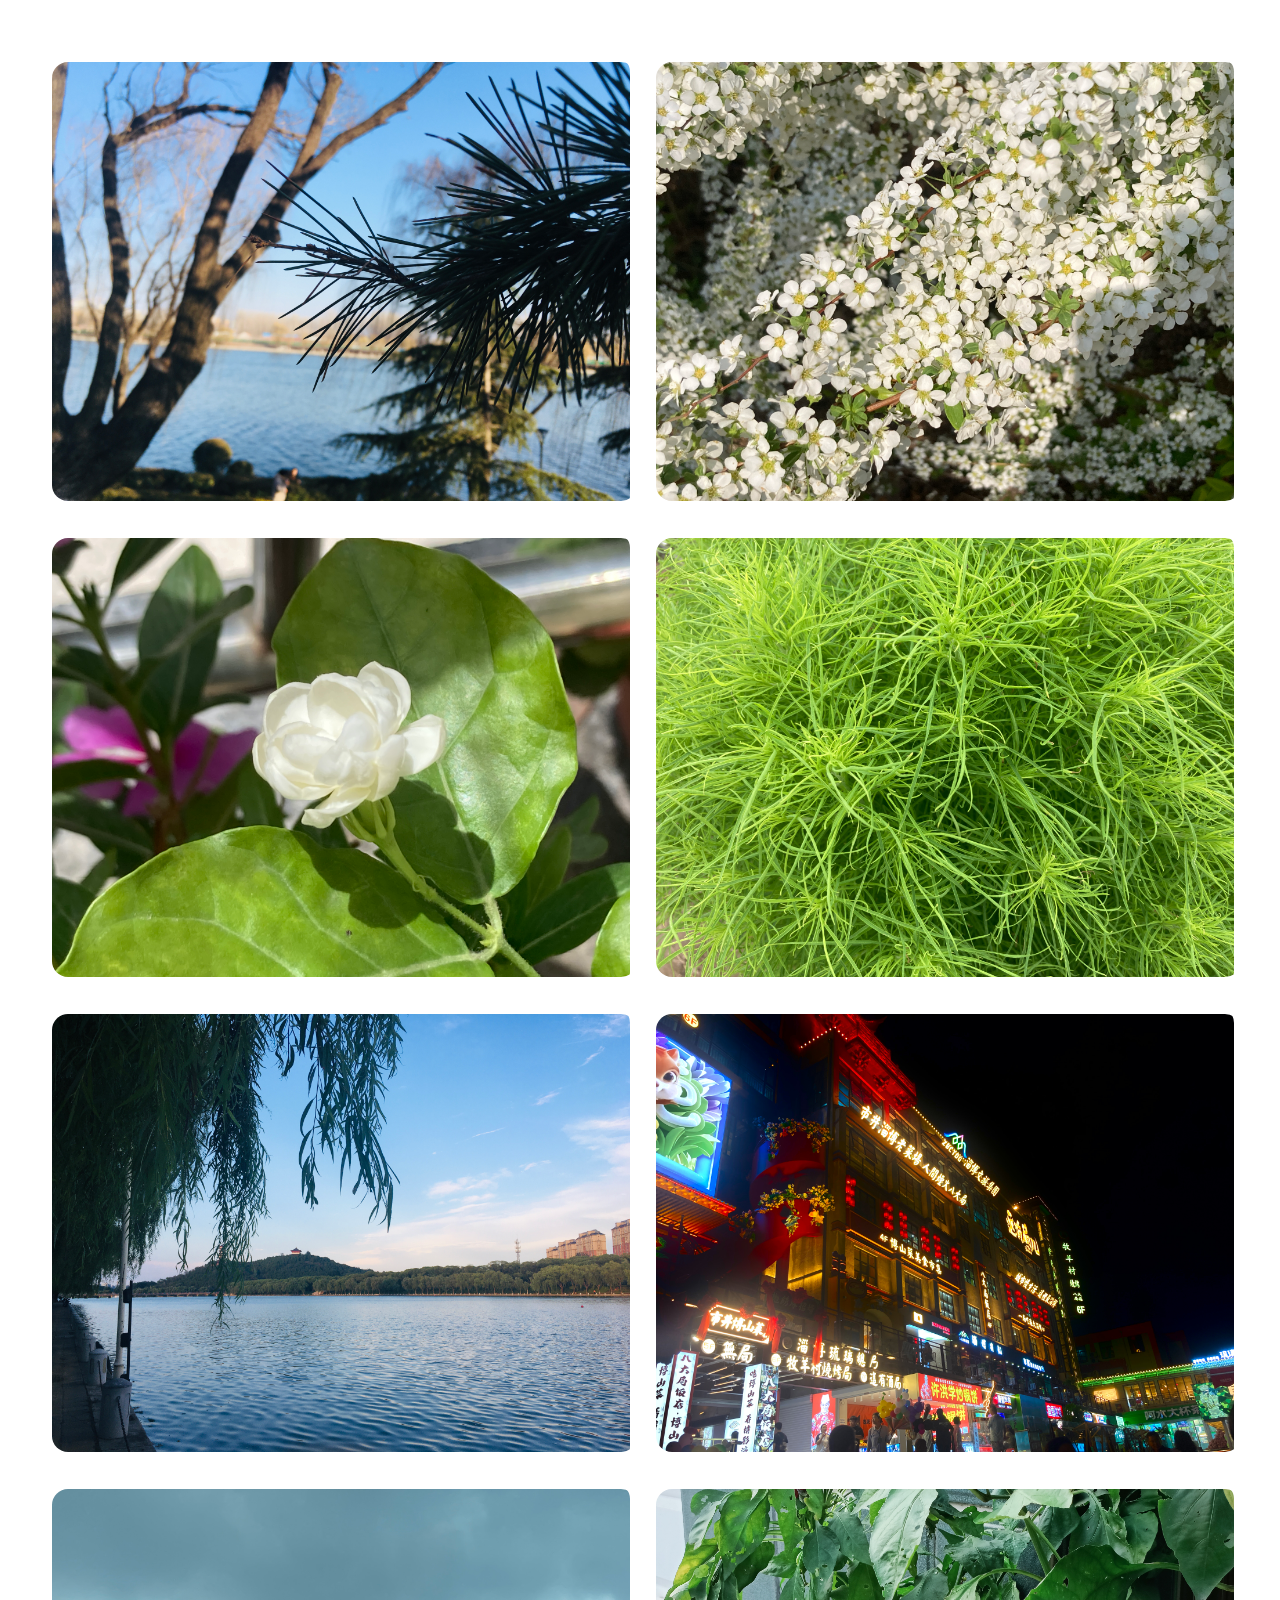
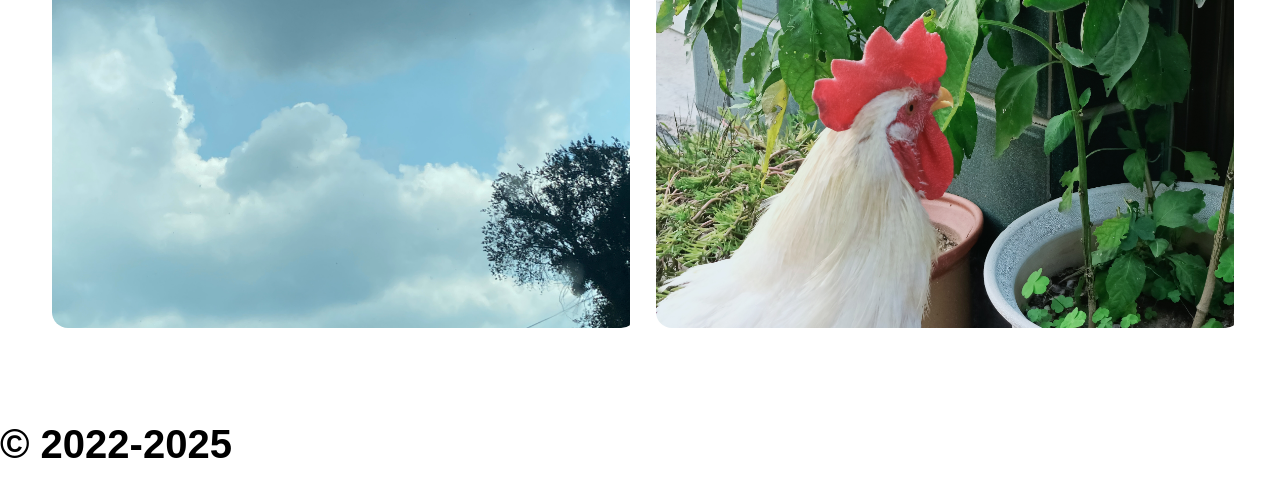
==== index.html @ ac647b36 "Rename gallery.html to index.html" ====
<!DOCTYPE html>
<html lang="zh-CN">
<head>
    <meta charset="UTF-8">
    <meta name="viewport" content="width=device-width, initial-scale=1.0">
    <title>图片展</title>
    <link rel="stylesheet" href="gallery.css">
</head>
<body>
    <div class="gallery-container">
        <div class="gallery" id="dynamicGallery"></div>
    </div>
    <h1>© 2022-2025</h1>
    <script src="dat.js"></script>
    <script>
        const photodata = [
            {url:"image/1.JPG", shotwith:'iPhone SE 1st generation', date:'February 16, 2024 3:52 PM'},
            {url:"image/3.JPG", shotwith:'iPhone SE 2nd generation', date:'April 5, 2025 2:56 PM'},
            {url:"image/5.JPG", shotwith:'iPhone SE 2nd generation', date:'May 18, 2025 11:07 AM'},
            {url:"image/6.JPG", shotwith:'iPhone SE 2nd generation', date:'June 28, 2025 12:43 PM'}, 
            {url:"image/7.JPG", shotwith:'iPhone SE 1st generation', date:'July 19, 2024 6:45 PM'}, 
            {url:"image/8.JPG", shotwith:'iPhone SE 2nd generation', date:'August 22, 2025 7:23 PM'}, 
            {url:"image/9.JPG", shotwith:'iPhone SE 2nd generation', date:'August 23, 2025 10:55 AM'}, 
            {url:"image/10.jpg", shotwith:'OPPO K9 Pro 5G', date:'October 15, 2022 3:58 PM'}
        ];
    // 修改数据引用为photodata
    window.addEventListener('DOMContentLoaded', () => {
        initGallery(photodata);
        // 新增倾斜效果代码
        document.querySelectorAll('.gallery img').forEach(img => {
            img.addEventListener('mousemove', (e) => {
                const rect = img.getBoundingClientRect();
                const xRatio = (e.clientX - rect.left) / rect.width;
                const yRatio = (e.clientY - rect.top) / rect.height;
                
                const rotateY = (xRatio - 0.5) * 20; // X轴倾斜±10°
                const rotateX = (0.5 - yRatio) * 15;  // Y轴倾斜±7.5°
                
                img.style.transform = `
                    perspective(1200px)
                    rotateX(${rotateX}deg)
                    rotateY(${rotateY}deg)
                    translateZ(20px)
                `;
            });
        
            img.addEventListener('mouseleave', () => {
                img.style.transform = 'none';
            });
        });
    });
    
    function initGallery(dataSource) {
        const container = document.getElementById('dynamicGallery');
        container.innerHTML = dataSource.map(item => `
            <div class="img-card">
                <img src="${item.url}" alt="${item.tag}">
                <div class="meta-overlay">
                    <p>Shot with ${item.shotwith}</p>
                    <p>Shot on ${item.date}</p>
                </div>
            </div>
        `).join('');
    }
    </script>
</body>
</html>
---- gallery.css ----
@font-face {
    font-family: 'Ubuntu';
    src: url(Ubuntu.ttf) format('truetype');
}

body {
    margin: 0;
    background: #ffffff;
    font-family: 'Ubuntu', sans-serif;
    font-size: 20px;
}

.gallery-container {
    max-width: 1600px;
    margin: 0 auto;
    padding: 20px;
}

.gallery {
    display: grid;
    grid-template-columns: repeat(auto-fit, minmax(400px, 1fr));
    gap: 1.5vw;
    grid-auto-flow: dense;
    justify-content: start;
    align-items: start;
    padding: 4vh 2vw;
}

.gallery img {
    width: auto;
    max-width: 100%;
    max-height: 90vh;
    margin: 0.5vw;
    transform-origin: center;
    border-radius: 16px;
    overflow: hidden;
    transition: all 0.3s cubic-bezier(0.25, 0.46, 0.45, 0.94);
    pointer-events: auto;
}

.gallery img:hover {
    border-radius: 8px;
    transform: 
        perspective(1200px)
        translateZ(60px)
        rotateX(2deg)
        rotateY(2deg)
        scale(1.05);
    z-index: 3;
}

.img-card {
    position: relative;
    overflow: hidden;
    border-radius: 16px;
}

.meta-overlay {
    pointer-events: none;
    position: absolute;
    bottom: 0;
    left: 0;
    right: 0;
    padding: 1rem;
    color: white;
    opacity: 0;
    transition: opacity 0.3s;
}

.img-card:hover .meta-overlay {
    opacity: 1;
}

@media (max-width: 768px) {
    .gallery {
        grid-template-columns: repeat(1, 1fr) !important;
        gap: 2vw !important;
        padding: 2vh 0 !important;
    }
    
    .gallery img {
        max-height: 75vh !important;
        margin: 10px 0 !important;
        border-radius: 8px !important;
    }
    
    .gallery-container {
        padding: 10px !important;
    }

    .meta-overlay {
        font-size: 18px;
        padding: 0.5rem;
    }
}
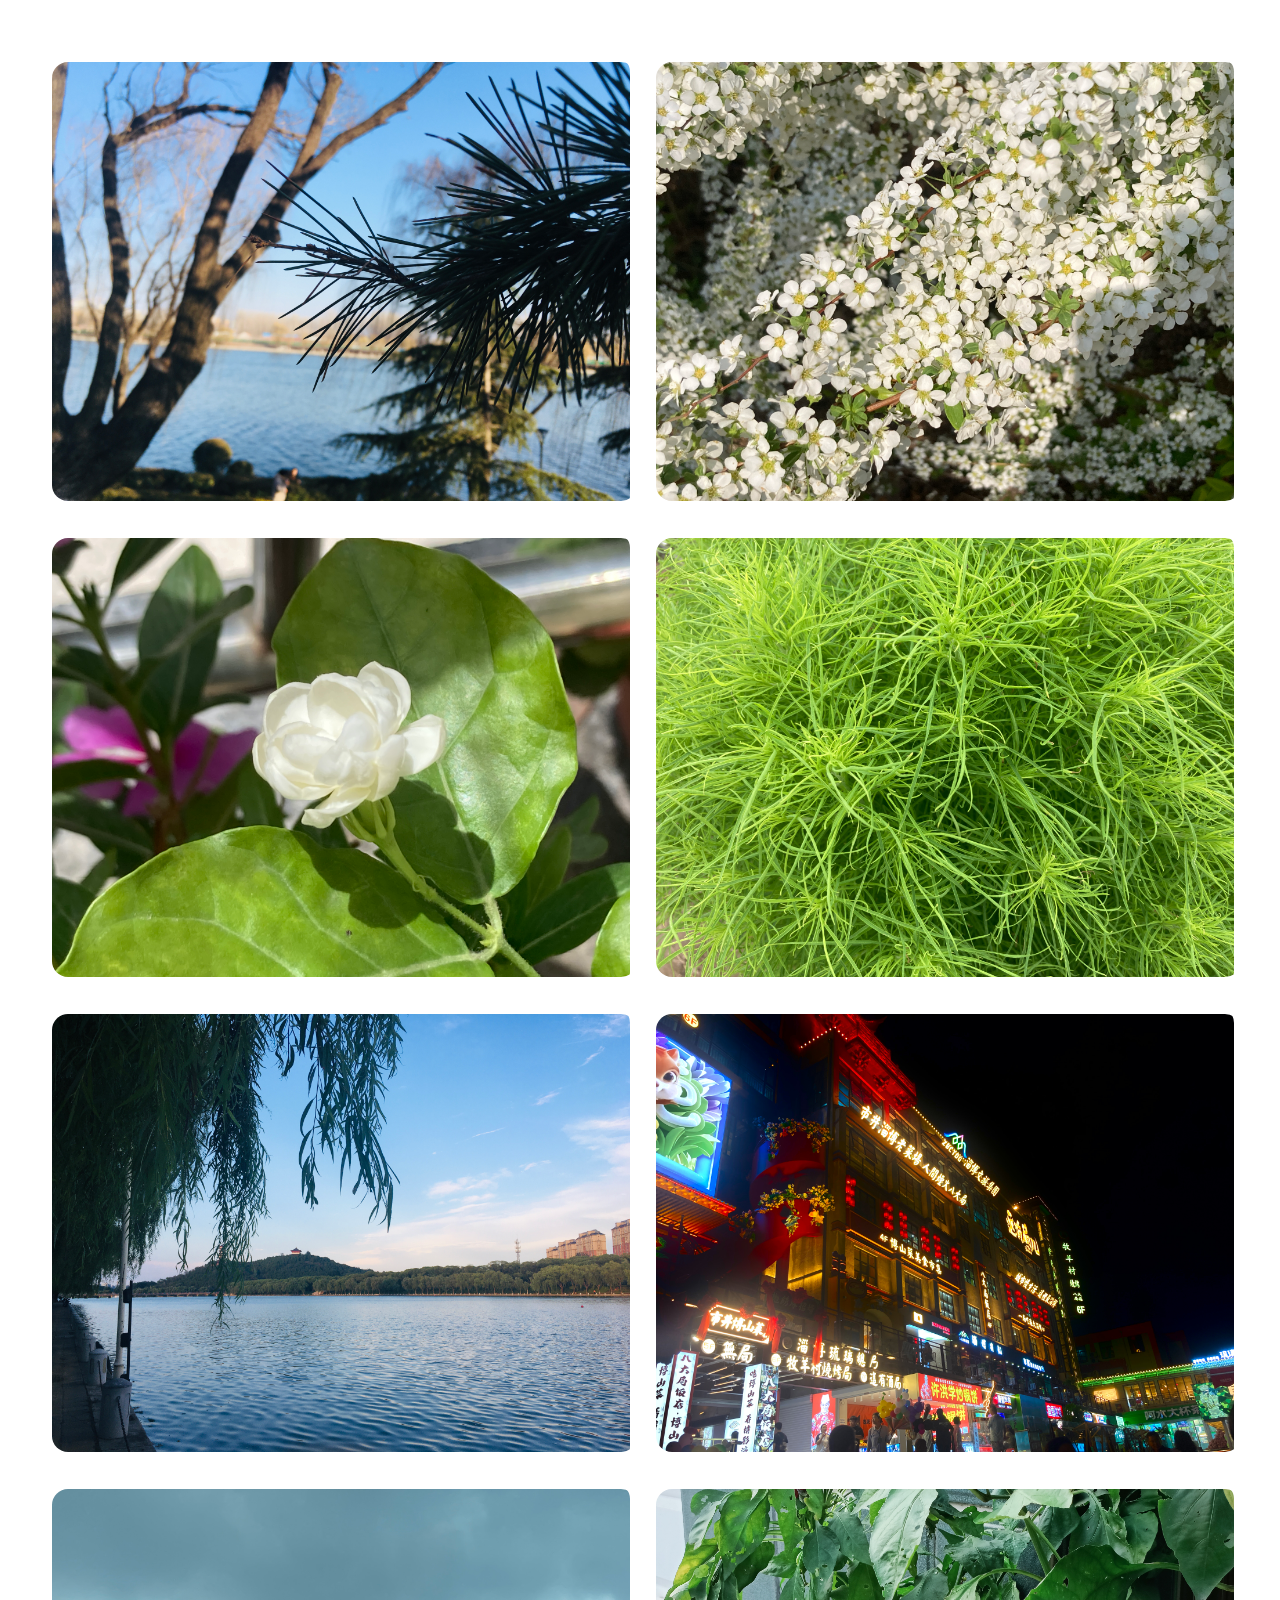
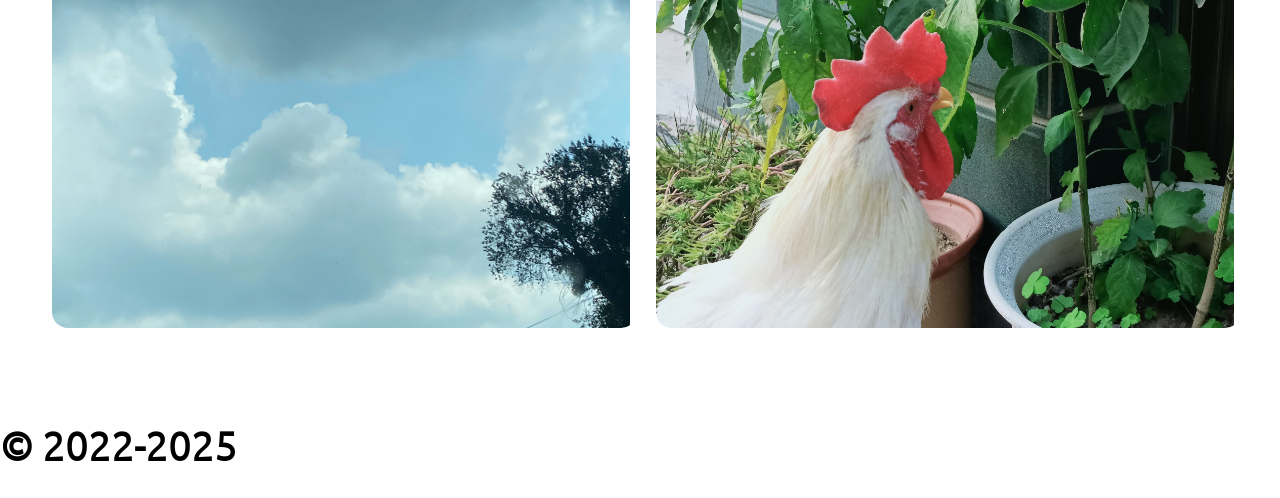
==== commit 5d2e42c6: "Update index.html" ====
--- a/index.html
+++ b/index.html
@@ -11,7 +11,6 @@
         <div class="gallery" id="dynamicGallery"></div>
     </div>
     <h1>© 2022-2025</h1>
-    <script src="dat.js"></script>
     <script>
         const photodata = [
             {url:"image/1.JPG", shotwith:'iPhone SE 1st generation', date:'February 16, 2024 3:52 PM'},
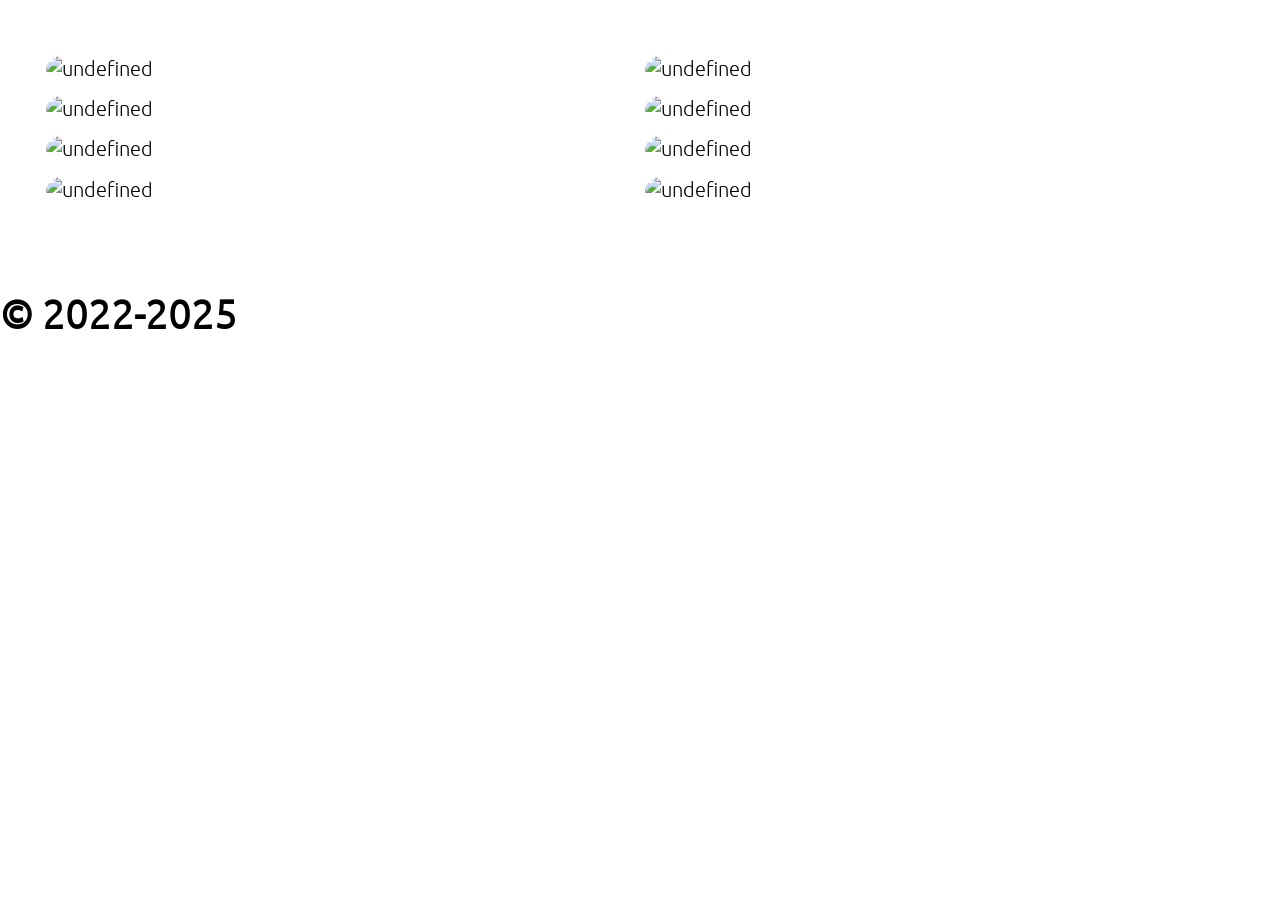
==== commit e0994f6f: "添加陀螺仪支持：点击图片启用陀螺仪倾斜效果" ====
--- a/index.html
+++ b/index.html
@@ -22,45 +22,127 @@
             {url:"image/9.JPG", shotwith:'iPhone SE 2nd generation', date:'August 23, 2025 10:55 AM'}, 
             {url:"image/10.jpg", shotwith:'OPPO K9 Pro 5G', date:'October 15, 2022 3:58 PM'}
         ];
-    // 修改数据引用为photodata
-    window.addEventListener('DOMContentLoaded', () => {
-        initGallery(photodata);
-        // 新增倾斜效果代码
-        document.querySelectorAll('.gallery img').forEach(img => {
-            img.addEventListener('mousemove', (e) => {
-                const rect = img.getBoundingClientRect();
-                const xRatio = (e.clientX - rect.left) / rect.width;
-                const yRatio = (e.clientY - rect.top) / rect.height;
+        
+        let activeImg = null;
+        let gyroActive = false;
+        
+        window.addEventListener('DOMContentLoaded', () => {
+            initGallery(photodata);
+        });
+        
+        // 请求陀螺仪权限并开启监听
+        function requestAndStartGyro(img) {
+            if (typeof DeviceOrientationEvent !== 'undefined' && typeof DeviceOrientationEvent.requestPermission === 'function') {
+                // iOS 13+
+                DeviceOrientationEvent.requestPermission()
+                    .then(permissionState => {
+                        if (permissionState === 'granted') {
+                            activeImg = img;
+                            gyroActive = true;
+                            window.addEventListener('deviceorientation', handleGyro);
+                        }
+                    })
+                    .catch(console.error);
+            } else {
+                // Android 或其他浏览器
+                activeImg = img;
+                gyroActive = true;
+                window.addEventListener('deviceorientation', handleGyro);
+            }
+        }
+        
+        // 处理陀螺仪数据
+        function handleGyro(event) {
+            if (!activeImg || !gyroActive) return;
+            
+            const beta = event.beta || 0;   // X轴旋转 (-180-180)
+            const gamma = event.gamma || 0; // Y轴旋转 (-90-90)
+            
+            // 将陀螺仪数据转换为倾斜角度
+            const rotateX = (beta / 180) * 15;  // 最多±15°
+            const rotateY = (gamma / 90) * 20;  // 最多±20°
+            
+            activeImg.style.transform = `
+                perspective(1200px)
+                rotateX(${rotateX}deg)
+                rotateY(${rotateY}deg)
+                translateZ(20px)
+            `;
+        }
+        
+        // 停止陀螺仪监听
+        function stopGyro() {
+            window.removeEventListener('deviceorientation', handleGyro);
+            gyroActive = false;
+            activeImg = null;
+        }
+        
+        function setupMouseEvents() {
+            document.querySelectorAll('.gallery img').forEach(img => {
+                // 鼠标移动事件（桌面设备）
+                img.addEventListener('mousemove', (e) => {
+                    if (gyroActive) return; // 陀螺仪激活时不用鼠标
+                    
+                    const rect = img.getBoundingClientRect();
+                    const xRatio = (e.clientX - rect.left) / rect.width;
+                    const yRatio = (e.clientY - rect.top) / rect.height;
+                    
+                    const rotateY = (xRatio - 0.5) * 20;
+                    const rotateX = (0.5 - yRatio) * 15;
+                    
+                    img.style.transform = `
+                        perspective(1200px)
+                        rotateX(${rotateX}deg)
+                        rotateY(${rotateY}deg)
+                        translateZ(20px)
+                    `;
+                });
                 
-                const rotateY = (xRatio - 0.5) * 20; // X轴倾斜±10°
-                const rotateX = (0.5 - yRatio) * 15;  // Y轴倾斜±7.5°
+                // 鼠标离开事件
+                img.addEventListener('mouseleave', () => {
+                    if (!gyroActive) {
+                        img.style.transform = 'none';
+                    }
+                });
                 
-                img.style.transform = `
-                    perspective(1200px)
-                    rotateX(${rotateX}deg)
-                    rotateY(${rotateY}deg)
-                    translateZ(20px)
-                `;
+                // 点击事件 - 开启陀螺仪
+                img.addEventListener('click', (e) => {
+                    e.stopPropagation();
+                    
+                    if (activeImg && activeImg !== img) {
+                        stopGyro();
+                        activeImg.style.transform = 'none';
+                    }
+                    
+                    // 检查是否支持陀螺仪
+                    if (typeof DeviceOrientationEvent !== 'undefined') {
+                        requestAndStartGyro(img);
+                    }
+                });
             });
+            
+            // 点击其他地方关闭陀螺仪
+            document.addEventListener('click', () => {
+                if (gyroActive) {
+                    stopGyro();
+                    activeImg.style.transform = 'none';
+                }
+            });
+        }
         
-            img.addEventListener('mouseleave', () => {
-                img.style.transform = 'none';
-            });
-        });
-    });
-    
-    function initGallery(dataSource) {
-        const container = document.getElementById('dynamicGallery');
-        container.innerHTML = dataSource.map(item => `
-            <div class="img-card">
-                <img src="${item.url}" alt="${item.tag}">
-                <div class="meta-overlay">
-                    <p>Shot with ${item.shotwith}</p>
-                    <p>Shot on ${item.date}</p>
+        function initGallery(dataSource) {
+            const container = document.getElementById('dynamicGallery');
+            container.innerHTML = dataSource.map(item => `
+                <div class="img-card">
+                    <img src="${item.url}" alt="${item.tag}">
+                    <div class="meta-overlay">
+                        <p>Shot with ${item.shotwith}</p>
+                        <p>Shot on ${item.date}</p>
+                    </div>
                 </div>
-            </div>
-        `).join('');
-    }
+            `).join('');
+            setupMouseEvents();
+        }
     </script>
 </body>
 </html>
--- a/gallery.css
+++ b/gallery.css
@@ -19,7 +19,7 @@
 .gallery {
     display: grid;
     grid-template-columns: repeat(auto-fit, minmax(400px, 1fr));
-    gap: 1.5vw;
+    gap: 0.8vw;
     grid-auto-flow: dense;
     justify-content: start;
     align-items: start;
@@ -29,8 +29,8 @@
 .gallery img {
     width: auto;
     max-width: 100%;
-    max-height: 90vh;
-    margin: 0.5vw;
+    max-height: 60vh;
+    margin: 0;
     transform-origin: center;
     border-radius: 16px;
     overflow: hidden;
@@ -74,13 +74,13 @@
 @media (max-width: 768px) {
     .gallery {
         grid-template-columns: repeat(1, 1fr) !important;
-        gap: 2vw !important;
+        gap: 1vw !important;
         padding: 2vh 0 !important;
     }
     
     .gallery img {
         max-height: 75vh !important;
-        margin: 10px 0 !important;
+        margin: 0 !important;
         border-radius: 8px !important;
     }
     
@@ -92,4 +92,4 @@
         font-size: 18px;
         padding: 0.5rem;
     }
-}+}
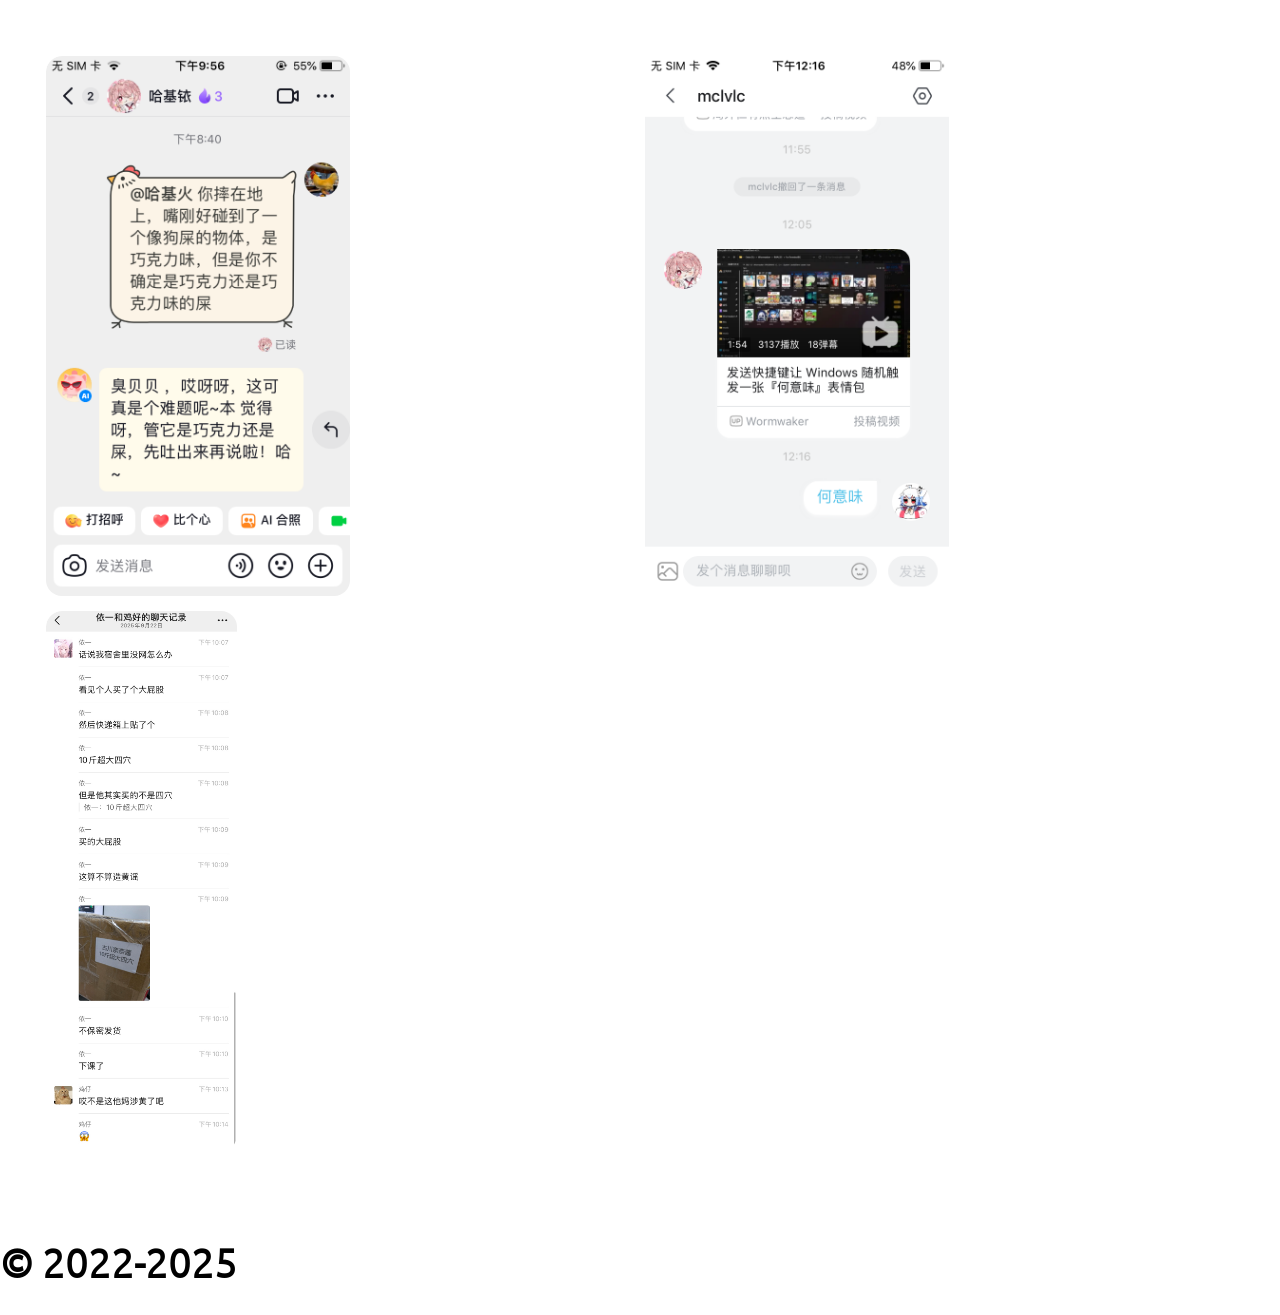
==== commit 406cc9c2: "Remove photodata array from index.html Removed the photodata array containing image metadata." ====
--- a/index.html
+++ b/index.html
@@ -12,17 +12,6 @@
     </div>
     <h1>© 2022-2025</h1>
     <script>
-        const photodata = [
-            {url:"image/1.JPG", shotwith:'iPhone SE 1st generation', date:'February 16, 2024 3:52 PM'},
-            {url:"image/3.JPG", shotwith:'iPhone SE 2nd generation', date:'April 5, 2025 2:56 PM'},
-            {url:"image/5.JPG", shotwith:'iPhone SE 2nd generation', date:'May 18, 2025 11:07 AM'},
-            {url:"image/6.JPG", shotwith:'iPhone SE 2nd generation', date:'June 28, 2025 12:43 PM'}, 
-            {url:"image/7.JPG", shotwith:'iPhone SE 1st generation', date:'July 19, 2024 6:45 PM'}, 
-            {url:"image/8.JPG", shotwith:'iPhone SE 2nd generation', date:'August 22, 2025 7:23 PM'}, 
-            {url:"image/9.JPG", shotwith:'iPhone SE 2nd generation', date:'August 23, 2025 10:55 AM'}, 
-            {url:"image/10.jpg", shotwith:'OPPO K9 Pro 5G', date:'October 15, 2022 3:58 PM'}
-        ];
-        
         let activeImg = null;
         let gyroActive = false;
         
@@ -144,5 +133,7 @@
             setupMouseEvents();
         }
     </script>
+<script src="dat.js"></script>
+
 </body>
 </html>
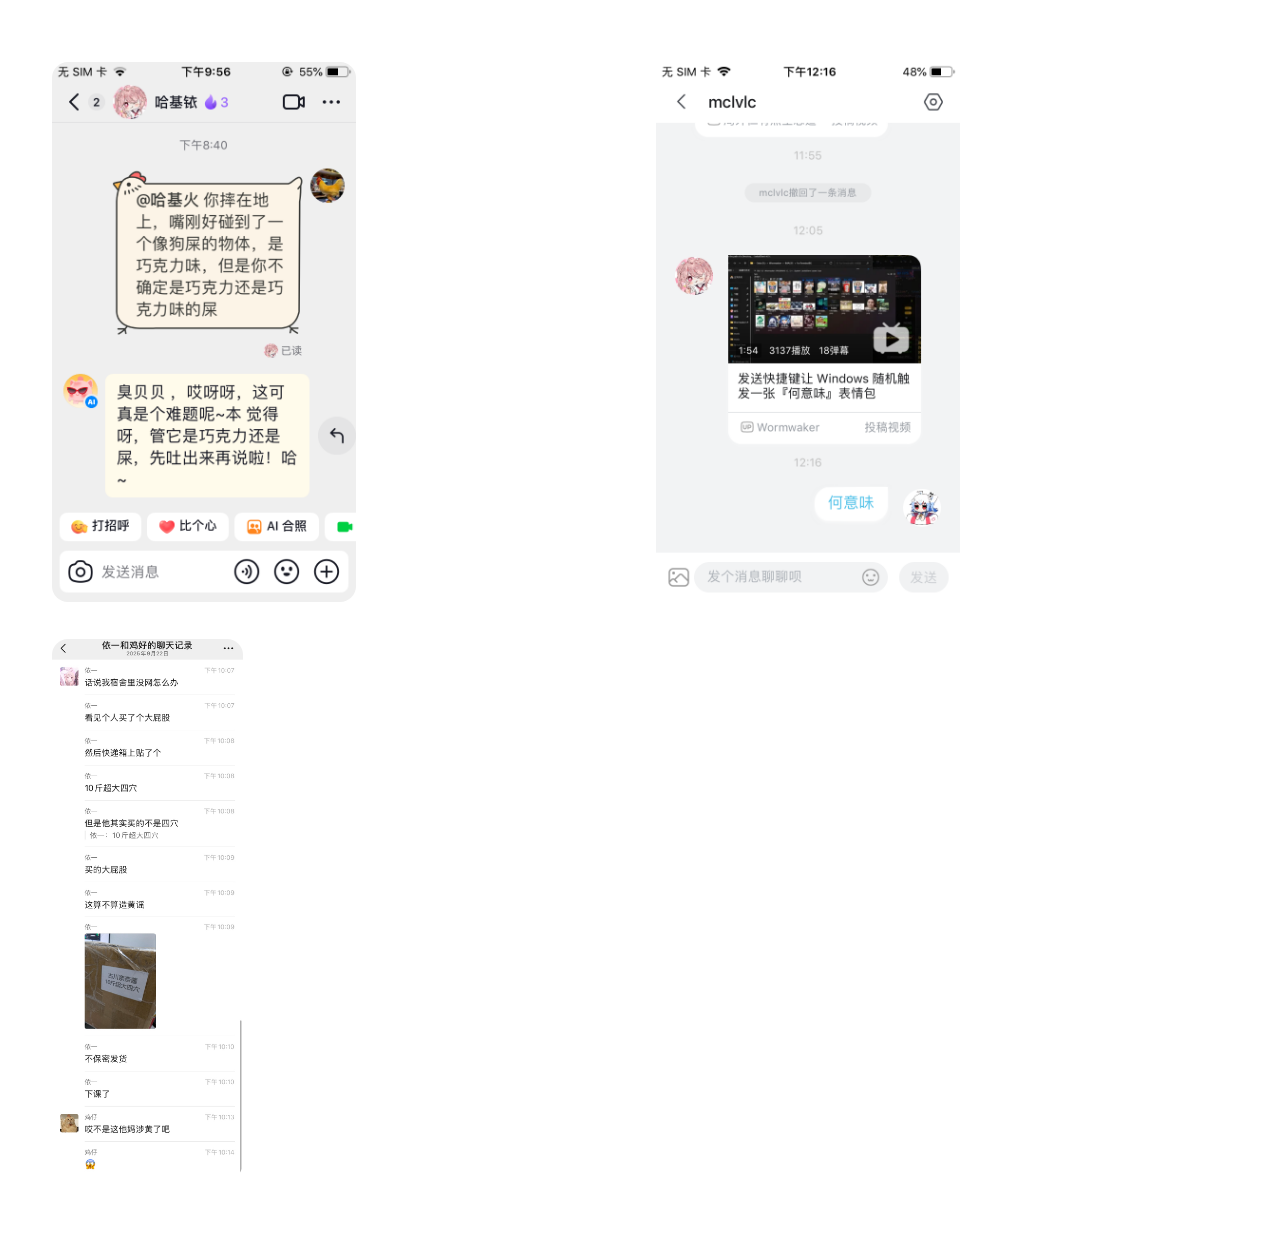
==== commit 39957285: "Rename gallery.html to index.html" ====
--- a/index.html
+++ b/index.html
@@ -3,137 +3,56 @@
 <head>
     <meta charset="UTF-8">
     <meta name="viewport" content="width=device-width, initial-scale=1.0">
-    <title>图片展</title>
+    <title>图片展示</title>
+    <link rel="icon" type="image/svg+xml" href="favicon.svg">
     <link rel="stylesheet" href="gallery.css">
 </head>
 <body>
     <div class="gallery-container">
         <div class="gallery" id="dynamicGallery"></div>
     </div>
-    <h1>© 2022-2025</h1>
+    
+    <script src="dat.js"></script>
     <script>
-        let activeImg = null;
-        let gyroActive = false;
+    // 修改数据引用为photodata
+    window.addEventListener('DOMContentLoaded', () => {
+        initGallery(photodata);
+        // 新增倾斜效果代码
+        document.querySelectorAll('.gallery img').forEach(img => {
+            img.addEventListener('mousemove', (e) => {
+                const rect = img.getBoundingClientRect();
+                const xRatio = (e.clientX - rect.left) / rect.width;
+                const yRatio = (e.clientY - rect.top) / rect.height;
+                
+                const rotateY = (xRatio - 0.5) * 20; // X轴倾斜±10°
+                const rotateX = (0.5 - yRatio) * 15;  // Y轴倾斜±7.5°
+                
+                img.style.transform = `
+                    perspective(1200px)
+                    rotateX(${rotateX}deg)
+                    rotateY(${rotateY}deg)
+                    translateZ(20px)
+                `;
+            });
         
-        window.addEventListener('DOMContentLoaded', () => {
-            initGallery(photodata);
+            img.addEventListener('mouseleave', () => {
+                img.style.transform = 'none';
+            });
         });
-        
-        // 请求陀螺仪权限并开启监听
-        function requestAndStartGyro(img) {
-            if (typeof DeviceOrientationEvent !== 'undefined' && typeof DeviceOrientationEvent.requestPermission === 'function') {
-                // iOS 13+
-                DeviceOrientationEvent.requestPermission()
-                    .then(permissionState => {
-                        if (permissionState === 'granted') {
-                            activeImg = img;
-                            gyroActive = true;
-                            window.addEventListener('deviceorientation', handleGyro);
-                        }
-                    })
-                    .catch(console.error);
-            } else {
-                // Android 或其他浏览器
-                activeImg = img;
-                gyroActive = true;
-                window.addEventListener('deviceorientation', handleGyro);
-            }
-        }
-        
-        // 处理陀螺仪数据
-        function handleGyro(event) {
-            if (!activeImg || !gyroActive) return;
-            
-            const beta = event.beta || 0;   // X轴旋转 (-180-180)
-            const gamma = event.gamma || 0; // Y轴旋转 (-90-90)
-            
-            // 将陀螺仪数据转换为倾斜角度
-            const rotateX = (beta / 180) * 15;  // 最多±15°
-            const rotateY = (gamma / 90) * 20;  // 最多±20°
-            
-            activeImg.style.transform = `
-                perspective(1200px)
-                rotateX(${rotateX}deg)
-                rotateY(${rotateY}deg)
-                translateZ(20px)
-            `;
-        }
-        
-        // 停止陀螺仪监听
-        function stopGyro() {
-            window.removeEventListener('deviceorientation', handleGyro);
-            gyroActive = false;
-            activeImg = null;
-        }
-        
-        function setupMouseEvents() {
-            document.querySelectorAll('.gallery img').forEach(img => {
-                // 鼠标移动事件（桌面设备）
-                img.addEventListener('mousemove', (e) => {
-                    if (gyroActive) return; // 陀螺仪激活时不用鼠标
-                    
-                    const rect = img.getBoundingClientRect();
-                    const xRatio = (e.clientX - rect.left) / rect.width;
-                    const yRatio = (e.clientY - rect.top) / rect.height;
-                    
-                    const rotateY = (xRatio - 0.5) * 20;
-                    const rotateX = (0.5 - yRatio) * 15;
-                    
-                    img.style.transform = `
-                        perspective(1200px)
-                        rotateX(${rotateX}deg)
-                        rotateY(${rotateY}deg)
-                        translateZ(20px)
-                    `;
-                });
-                
-                // 鼠标离开事件
-                img.addEventListener('mouseleave', () => {
-                    if (!gyroActive) {
-                        img.style.transform = 'none';
-                    }
-                });
-                
-                // 点击事件 - 开启陀螺仪
-                img.addEventListener('click', (e) => {
-                    e.stopPropagation();
-                    
-                    if (activeImg && activeImg !== img) {
-                        stopGyro();
-                        activeImg.style.transform = 'none';
-                    }
-                    
-                    // 检查是否支持陀螺仪
-                    if (typeof DeviceOrientationEvent !== 'undefined') {
-                        requestAndStartGyro(img);
-                    }
-                });
-            });
-            
-            // 点击其他地方关闭陀螺仪
-            document.addEventListener('click', () => {
-                if (gyroActive) {
-                    stopGyro();
-                    activeImg.style.transform = 'none';
-                }
-            });
-        }
-        
-        function initGallery(dataSource) {
-            const container = document.getElementById('dynamicGallery');
-            container.innerHTML = dataSource.map(item => `
-                <div class="img-card">
-                    <img src="${item.url}" alt="${item.tag}">
-                    <div class="meta-overlay">
-                        <p>Shot with ${item.shotwith}</p>
-                        <p>Shot on ${item.date}</p>
-                    </div>
+    });
+    
+    function initGallery(dataSource) {
+        const container = document.getElementById('dynamicGallery');
+        container.innerHTML = dataSource.map(item => `
+            <div class="img-card">
+                <img src="${item.url}" alt="${item.tag}">
+                <div class="meta-overlay">
+                    <p>Shot with ${item.shotwith}</p>
+                    <p>Shot on ${item.date}</p>
                 </div>
-            `).join('');
-            setupMouseEvents();
-        }
+            </div>
+        `).join('');
+    }
     </script>
-<script src="dat.js"></script>
-
 </body>
 </html>
--- a/gallery.css
+++ b/gallery.css
@@ -1,6 +1,6 @@
 @font-face {
     font-family: 'Ubuntu';
-    src: url(Ubuntu.ttf) format('truetype');
+    src: url(Ubuntu.ttf);
 }
 
 body {
@@ -19,7 +19,7 @@
 .gallery {
     display: grid;
     grid-template-columns: repeat(auto-fit, minmax(400px, 1fr));
-    gap: 0.8vw;
+    gap: 1.5vw;
     grid-auto-flow: dense;
     justify-content: start;
     align-items: start;
@@ -30,7 +30,7 @@
     width: auto;
     max-width: 100%;
     max-height: 60vh;
-    margin: 0;
+    margin: 0.5vw;
     transform-origin: center;
     border-radius: 16px;
     overflow: hidden;
@@ -70,26 +70,19 @@
 .img-card:hover .meta-overlay {
     opacity: 1;
 }
-
 @media (max-width: 768px) {
     .gallery {
-        grid-template-columns: repeat(1, 1fr) !important;
-        gap: 1vw !important;
-        padding: 2vh 0 !important;
+        grid-template-columns: repeat(2, 1fr);
+        gap: 3vw;
     }
     
     .gallery img {
-        max-height: 75vh !important;
-        margin: 0 !important;
-        border-radius: 8px !important;
+        max-height: 85vh;
+        margin: 1vw;
+        border-radius: 12px;
     }
-    
-    .gallery-container {
-        padding: 10px !important;
-    }
-
     .meta-overlay {
-        font-size: 18px;
+        font-size: 12px;
         padding: 0.5rem;
     }
-}
+}
